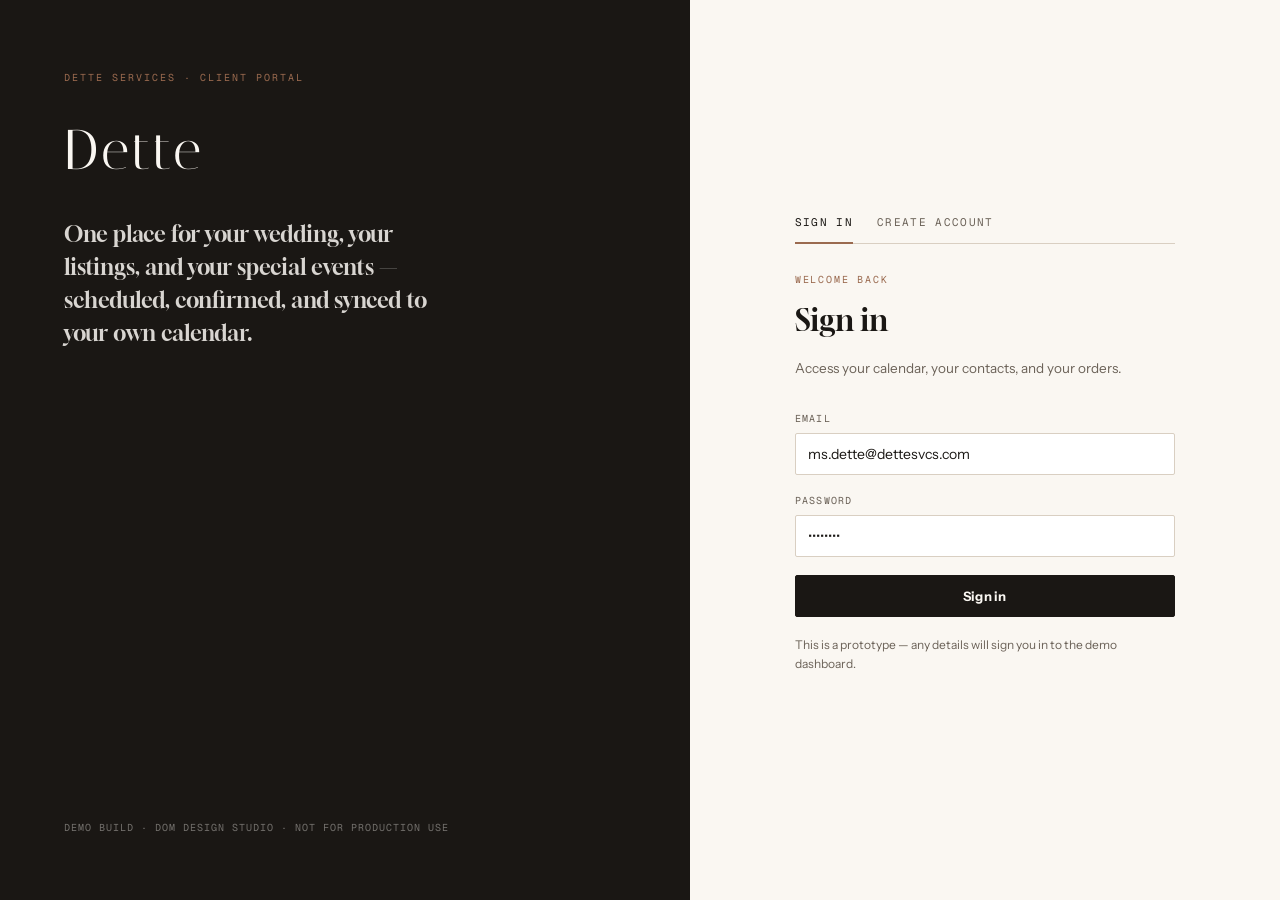
==== index.html @ a9f300b2 "Phase0-1" ====
<!DOCTYPE html>
<html lang="en">
<head>
<meta charset="UTF-8">
<meta name="viewport" content="width=device-width, initial-scale=1.0">
<title>Dette Services — Client Portal</title>
<link rel="stylesheet" href="css/style.css">
</head>
<body>

<div class="auth-page">

  <aside class="auth-aside">
    <div>
      <span class="eyebrow">Dette Services · Client Portal</span>
      <div class="wordmark">Dette</div>
      <p class="tagline">
        One place for your wedding, your listings, and your special events —
        scheduled, confirmed, and synced to your own calendar.
      </p>
    </div>
    <div class="foot">Demo build · Dom Design Studio · Not for production use</div>
  </aside>

  <main class="auth-main">
    <div class="auth-form">

      <div class="auth-toggle">
        <a href="#" class="active" id="tab-login">Sign in</a>
        <a href="#" id="tab-register">Create account</a>
      </div>

      <!-- LOGIN -->
      <div id="form-login">
        <span class="eyebrow">Welcome back</span>
        <h1>Sign in</h1>
        <p class="sub">Access your calendar, your contacts, and your orders.</p>

        <form onsubmit="return false;">
          <label for="login-email">Email</label>
          <input type="email" id="login-email" placeholder="you@email.com" value="ms.dette@dettesvcs.com">

          <label for="login-pass">Password</label>
          <input type="password" id="login-pass" placeholder="••••••••" value="••••••••">

          <button class="btn" style="width:100%" onclick="window.location.href='dashboard.html'">
            Sign in
          </button>
        </form>

        <p class="small muted" style="margin-top:18px;">
          This is a prototype — any details will sign you in to the demo dashboard.
        </p>
      </div>

      <!-- REGISTER (hidden by default) -->
      <div id="form-register" style="display:none;">
        <span class="eyebrow">New here</span>
        <h1>Create your account</h1>
        <p class="sub">Verification keeps the calendar private to people you've invited.</p>

        <form onsubmit="return false;">
          <div class="field-row">
            <div>
              <label for="reg-first">First name</label>
              <input type="text" id="reg-first" placeholder="First name">
            </div>
            <div>
              <label for="reg-last">Last name</label>
              <input type="text" id="reg-last" placeholder="Last name">
            </div>
          </div>

          <label for="reg-email">Email</label>
          <input type="email" id="reg-email" placeholder="you@email.com">

          <label for="reg-role">I'm joining as</label>
          <select id="reg-role">
            <option>Wedding client</option>
            <option>Real estate client</option>
            <option>Special event client</option>
            <option>Vendor / partner</option>
          </select>

          <button class="btn" style="width:100%" onclick="window.location.href='dashboard.html'">
            Create account
          </button>
        </form>

        <p class="small muted" style="margin-top:18px;">
          A verification step would sit here in the live build — kept open for the demo.
        </p>
      </div>

    </div>
  </main>

</div>

<script src="js/app.js"></script>
<script>
  document.getElementById('tab-login').addEventListener('click', function(e){
    e.preventDefault();
    this.classList.add('active');
    document.getElementById('tab-register').classList.remove('active');
    document.getElementById('form-login').style.display = 'block';
    document.getElementById('form-register').style.display = 'none';
  });
  document.getElementById('tab-register').addEventListener('click', function(e){
    e.preventDefault();
    this.classList.add('active');
    document.getElementById('tab-login').classList.remove('active');
    document.getElementById('form-register').style.display = 'block';
    document.getElementById('form-login').style.display = 'none';
  });
</script>

</body>
</html>
---- css/style.css ----
/* ============================================================
   DETTE SERVICES — PORTAL DEMO
   Brand tokens + shared layout shell
   ============================================================ */

@font-face {
  font-family: "Gloock";
  src: url("../assets/fonts/Gloock-Regular.ttf") format("truetype");
  font-weight: 400;
  font-display: swap;
}
@font-face {
  font-family: "Italiana";
  src: url("../assets/fonts/Italiana-Regular.ttf") format("truetype");
  font-weight: 400;
  font-display: swap;
}
@font-face {
  font-family: "Instrument Sans";
  src: url("../assets/fonts/InstrumentSans-Regular.ttf") format("truetype");
  font-weight: 400;
  font-display: swap;
}
@font-face {
  font-family: "Instrument Sans";
  src: url("../assets/fonts/InstrumentSans-Bold.ttf") format("truetype");
  font-weight: 700;
  font-display: swap;
}
@font-face {
  font-family: "Instrument Sans";
  src: url("../assets/fonts/InstrumentSans-Italic.ttf") format("truetype");
  font-weight: 400;
  font-style: italic;
  font-display: swap;
}
@font-face {
  font-family: "Geist Mono";
  src: url("../assets/fonts/GeistMono-Regular.ttf") format("truetype");
  font-weight: 400;
  font-display: swap;
}

:root {
  /* ---- Palette ---- */
  --ink:        #1A1714;
  --ivory:      #FAF7F2;
  --accent:     #9A6A4F;   /* warm terracotta-taupe */
  --accent-soft:#F1E9DE;   /* tint panels */
  --hairline:   #D9CFC2;
  --mute:       #6B6258;
  --paper:      #FFFFFF;
  --rose:       #F3E7E2;   /* wedding category */
  --sage:       #E8ECE3;   /* real estate category */
  --sand:       #F1E9DE;   /* special event category */

  /* ---- Type ---- */
  --font-display: "Gloock", Georgia, serif;
  --font-accent:  "Italiana", Georgia, serif;
  --font-body:    "Instrument Sans", -apple-system, sans-serif;
  --font-mono:    "Geist Mono", "Courier New", monospace;

  /* ---- Spacing / layout ---- */
  --sidebar-w: 248px;
  --radius: 2px;
  --gap: 24px;
}

* { box-sizing: border-box; }

html, body {
  margin: 0;
  padding: 0;
  background: var(--ivory);
  color: var(--ink);
  font-family: var(--font-body);
  font-size: 15px;
  line-height: 1.6;
  -webkit-font-smoothing: antialiased;
}

a { color: inherit; text-decoration: none; }

/* ============================================================
   APP SHELL
   ============================================================ */

.app {
  display: flex;
  min-height: 100vh;
}

/* ---- Sidebar ---- */

.sidebar {
  width: var(--sidebar-w);
  flex-shrink: 0;
  background: var(--ink);
  color: var(--ivory);
  display: flex;
  flex-direction: column;
  padding: 32px 28px;
  position: sticky;
  top: 0;
  height: 100vh;
}

.sidebar__brand {
  margin-bottom: 48px;
}

.sidebar__brand .eyebrow {
  font-family: var(--font-mono);
  font-size: 10px;
  letter-spacing: 0.18em;
  color: var(--accent);
  text-transform: uppercase;
  display: block;
  margin-bottom: 6px;
}

.sidebar__brand .wordmark {
  font-family: var(--font-accent);
  font-size: 28px;
  letter-spacing: 0.04em;
  color: var(--ivory);
}

.sidebar__nav {
  display: flex;
  flex-direction: column;
  gap: 4px;
  flex: 1;
}

.sidebar__nav a {
  display: flex;
  align-items: baseline;
  gap: 14px;
  padding: 11px 10px;
  border-radius: var(--radius);
  color: rgba(250,247,242,0.62);
  font-size: 14px;
  letter-spacing: 0.01em;
  transition: background 0.15s ease, color 0.15s ease;
}

.sidebar__nav a .num {
  font-family: var(--font-mono);
  font-size: 11px;
  color: var(--accent);
  min-width: 18px;
}

.sidebar__nav a:hover {
  background: rgba(250,247,242,0.06);
  color: var(--ivory);
}

.sidebar__nav a.active {
  background: rgba(154,106,79,0.22);
  color: var(--ivory);
}

.sidebar__nav a.active .num {
  color: var(--ivory);
}

.sidebar__foot {
  font-family: var(--font-mono);
  font-size: 10px;
  letter-spacing: 0.08em;
  color: rgba(250,247,242,0.35);
  border-top: 1px solid rgba(250,247,242,0.12);
  padding-top: 16px;
  margin-top: 24px;
  text-transform: uppercase;
}

/* ---- Main panel ---- */

.main {
  flex: 1;
  padding: 40px 56px 80px;
  max-width: 1100px;
}

.topbar {
  display: flex;
  justify-content: space-between;
  align-items: flex-end;
  margin-bottom: 36px;
  padding-bottom: 24px;
  border-bottom: 1px solid var(--hairline);
}

.topbar__title .eyebrow {
  font-family: var(--font-mono);
  font-size: 10px;
  letter-spacing: 0.18em;
  color: var(--accent);
  text-transform: uppercase;
  display: block;
  margin-bottom: 6px;
}

.topbar__title h1 {
  font-family: var(--font-display);
  font-size: 32px;
  font-weight: 400;
  margin: 0;
  letter-spacing: 0.01em;
}

.topbar__meta {
  font-family: var(--font-mono);
  font-size: 11px;
  color: var(--mute);
  text-align: right;
  line-height: 1.8;
}

.topbar__meta strong {
  color: var(--ink);
  font-weight: 400;
}

/* ============================================================
   COMPONENTS
   ============================================================ */

/* ---- Cards / panels ---- */

.panel {
  background: var(--paper);
  border: 1px solid var(--hairline);
  border-radius: var(--radius);
  padding: 28px;
}

.panel + .panel { margin-top: var(--gap); }

.panel__head {
  display: flex;
  justify-content: space-between;
  align-items: baseline;
  margin-bottom: 18px;
}

.panel__head h2 {
  font-family: var(--font-display);
  font-size: 19px;
  font-weight: 400;
  margin: 0;
}

.panel__head .tag {
  font-family: var(--font-mono);
  font-size: 10px;
  letter-spacing: 0.14em;
  color: var(--mute);
  text-transform: uppercase;
}

/* ---- Grid layouts ---- */

.grid-2 {
  display: grid;
  grid-template-columns: 1.4fr 1fr;
  gap: var(--gap);
}

.grid-3 {
  display: grid;
  grid-template-columns: repeat(3, 1fr);
  gap: var(--gap);
}

@media (max-width: 920px) {
  .grid-2, .grid-3 { grid-template-columns: 1fr; }
}

/* ---- Category chips ---- */

.chip {
  display: inline-flex;
  align-items: center;
  gap: 6px;
  font-family: var(--font-mono);
  font-size: 10px;
  letter-spacing: 0.1em;
  text-transform: uppercase;
  padding: 4px 10px;
  border-radius: 999px;
  border: 1px solid var(--hairline);
}

.chip::before {
  content: "";
  width: 6px;
  height: 6px;
  border-radius: 50%;
  background: currentColor;
}

.chip--wedding   { background: var(--rose);  color: #A8694F; border-color: transparent; }
.chip--realestate{ background: var(--sage);  color: #5E7A4A; border-color: transparent; }
.chip--special   { background: var(--sand);  color: var(--accent); border-color: transparent; }

/* ---- Buttons ---- */

.btn {
  display: inline-flex;
  align-items: center;
  justify-content: center;
  gap: 8px;
  font-family: var(--font-body);
  font-size: 13px;
  font-weight: 700;
  letter-spacing: 0.02em;
  padding: 12px 22px;
  border-radius: var(--radius);
  border: 1px solid var(--ink);
  background: var(--ink);
  color: var(--ivory);
  cursor: pointer;
  transition: opacity 0.15s ease, transform 0.05s ease;
}

.btn:hover { opacity: 0.85; }
.btn:active { transform: translateY(1px); }

.btn--ghost {
  background: transparent;
  color: var(--ink);
  border: 1px solid var(--hairline);
}

.btn--ghost:hover {
  border-color: var(--ink);
  opacity: 1;
}

.btn--accent {
  background: var(--accent);
  border-color: var(--accent);
}

/* ---- Forms ---- */

label {
  display: block;
  font-family: var(--font-mono);
  font-size: 10px;
  letter-spacing: 0.12em;
  text-transform: uppercase;
  color: var(--mute);
  margin-bottom: 6px;
}

input[type="text"],
input[type="email"],
input[type="password"],
input[type="date"],
input[type="time"],
select,
textarea {
  width: 100%;
  font-family: var(--font-body);
  font-size: 14px;
  padding: 11px 12px;
  border: 1px solid var(--hairline);
  border-radius: var(--radius);
  background: var(--paper);
  color: var(--ink);
  margin-bottom: 18px;
}

input:focus, select:focus, textarea:focus {
  outline: 2px solid var(--accent);
  outline-offset: 1px;
  border-color: var(--accent);
}

.field-row {
  display: grid;
  grid-template-columns: 1fr 1fr;
  gap: 16px;
}

@media (max-width: 600px) {
  .field-row { grid-template-columns: 1fr; }
}

/* ---- Hairline / divider ---- */

.hr {
  border: none;
  border-top: 1px solid var(--hairline);
  margin: 24px 0;
}

/* ---- Calendar mini grid ---- */

.cal-grid {
  display: grid;
  grid-template-columns: repeat(7, 1fr);
  gap: 6px;
}

.cal-grid .dow {
  font-family: var(--font-mono);
  font-size: 9px;
  letter-spacing: 0.1em;
  color: var(--mute);
  text-align: center;
  text-transform: uppercase;
  padding-bottom: 6px;
}

.cal-grid .day {
  aspect-ratio: 1;
  border: 1px solid var(--hairline);
  border-radius: var(--radius);
  font-family: var(--font-mono);
  font-size: 11px;
  color: var(--mute);
  padding: 6px;
  position: relative;
  background: var(--paper);
}

.cal-grid .day.empty {
  border-color: transparent;
  background: transparent;
}

.cal-grid .day .dot {
  position: absolute;
  bottom: 6px;
  right: 6px;
  width: 6px;
  height: 6px;
  border-radius: 50%;
}

.cal-grid .day.today {
  border-color: var(--accent);
  color: var(--ink);
  font-weight: 700;
}

/* ---- Event list ---- */

.event-row {
  display: flex;
  align-items: center;
  gap: 16px;
  padding: 14px 0;
  border-bottom: 1px solid var(--hairline);
}

.event-row:last-child { border-bottom: none; }

.event-row__date {
  font-family: var(--font-display);
  font-size: 22px;
  width: 52px;
  text-align: center;
  flex-shrink: 0;
  color: var(--accent);
}

.event-row__date span {
  display: block;
  font-family: var(--font-mono);
  font-size: 9px;
  letter-spacing: 0.1em;
  color: var(--mute);
  margin-top: 2px;
}

.event-row__body { flex: 1; }

.event-row__body h3 {
  font-family: var(--font-body);
  font-size: 14px;
  font-weight: 700;
  margin: 0 0 4px;
}

.event-row__body p {
  margin: 0;
  font-size: 12.5px;
  color: var(--mute);
}

/* ---- Sync indicator ---- */

.sync-badge {
  display: inline-flex;
  align-items: center;
  gap: 6px;
  font-family: var(--font-mono);
  font-size: 10px;
  letter-spacing: 0.1em;
  text-transform: uppercase;
  color: #5E7A4A;
}

.sync-badge::before {
  content: "●";
  font-size: 8px;
}

/* ---- Toast (mock confirmation) ---- */

.toast {
  position: fixed;
  bottom: 28px;
  right: 28px;
  background: var(--ink);
  color: var(--ivory);
  padding: 16px 22px;
  border-radius: var(--radius);
  font-size: 13px;
  display: flex;
  align-items: center;
  gap: 12px;
  box-shadow: 0 8px 24px rgba(0,0,0,0.18);
  transform: translateY(120%);
  opacity: 0;
  transition: transform 0.35s ease, opacity 0.35s ease;
  z-index: 100;
  max-width: 340px;
}

.toast.show {
  transform: translateY(0);
  opacity: 1;
}

.toast .dot {
  width: 8px;
  height: 8px;
  border-radius: 50%;
  background: var(--accent);
  flex-shrink: 0;
}

/* ---- Address book ---- */

.contact-card {
  border: 1px solid var(--hairline);
  border-radius: var(--radius);
  padding: 18px;
  background: var(--paper);
}

.contact-card .role {
  font-family: var(--font-mono);
  font-size: 9px;
  letter-spacing: 0.14em;
  text-transform: uppercase;
  color: var(--accent);
  display: block;
  margin-bottom: 6px;
}

.contact-card h3 {
  font-family: var(--font-body);
  font-size: 15px;
  font-weight: 700;
  margin: 0 0 4px;
}

.contact-card p {
  margin: 2px 0;
  font-size: 13px;
  color: var(--mute);
}

.contact-card.editable {
  border-style: dashed;
}

/* ---- Product / merch cards ---- */

.product-card {
  border: 1px solid var(--hairline);
  border-radius: var(--radius);
  background: var(--paper);
  overflow: hidden;
}

.product-card__media {
  aspect-ratio: 4/3;
  background: var(--accent-soft);
  display: flex;
  align-items: center;
  justify-content: center;
  font-family: var(--font-accent);
  font-size: 15px;
  color: var(--accent);
  letter-spacing: 0.05em;
}

.product-card__body { padding: 16px; }

.product-card__body h3 {
  font-family: var(--font-body);
  font-size: 14px;
  font-weight: 700;
  margin: 0 0 4px;
}

.product-card__body p {
  margin: 0 0 12px;
  font-size: 12.5px;
  color: var(--mute);
}

.product-card__price {
  font-family: var(--font-mono);
  font-size: 13px;
  color: var(--ink);
}

/* ---- Auth (login/register) page ---- */

.auth-page {
  min-height: 100vh;
  display: flex;
}

.auth-aside {
  flex: 1.1;
  background: var(--ink);
  color: var(--ivory);
  padding: 64px;
  display: flex;
  flex-direction: column;
  justify-content: space-between;
  position: relative;
  overflow: hidden;
}

.auth-aside .eyebrow {
  font-family: var(--font-mono);
  font-size: 10px;
  letter-spacing: 0.2em;
  color: var(--accent);
  text-transform: uppercase;
}

.auth-aside .wordmark {
  font-family: var(--font-accent);
  font-size: 56px;
  letter-spacing: 0.05em;
  margin: 18px 0;
}

.auth-aside .tagline {
  font-family: var(--font-display);
  font-size: 22px;
  font-weight: 400;
  line-height: 1.5;
  max-width: 380px;
  color: rgba(250,247,242,0.85);
}

.auth-aside .foot {
  font-family: var(--font-mono);
  font-size: 10px;
  letter-spacing: 0.1em;
  color: rgba(250,247,242,0.4);
  text-transform: uppercase;
}

.auth-main {
  flex: 1;
  display: flex;
  align-items: center;
  justify-content: center;
  padding: 40px;
}

.auth-form {
  width: 100%;
  max-width: 380px;
}

.auth-form .eyebrow {
  font-family: var(--font-mono);
  font-size: 10px;
  letter-spacing: 0.18em;
  color: var(--accent);
  text-transform: uppercase;
  display: block;
  margin-bottom: 8px;
}

.auth-form h1 {
  font-family: var(--font-display);
  font-size: 30px;
  font-weight: 400;
  margin: 0 0 8px;
}

.auth-form .sub {
  color: var(--mute);
  font-size: 13.5px;
  margin-bottom: 32px;
}

.auth-toggle {
  display: flex;
  gap: 24px;
  margin-bottom: 28px;
  border-bottom: 1px solid var(--hairline);
}

.auth-toggle a {
  font-family: var(--font-mono);
  font-size: 11px;
  letter-spacing: 0.12em;
  text-transform: uppercase;
  padding-bottom: 10px;
  color: var(--mute);
  border-bottom: 2px solid transparent;
  margin-bottom: -1px;
}

.auth-toggle a.active {
  color: var(--ink);
  border-bottom-color: var(--accent);
}

@media (max-width: 880px) {
  .auth-aside { display: none; }
}

/* ---- Utility ---- */

.muted { color: var(--mute); }
.small { font-size: 12px; }
.mt-0 { margin-top: 0; }
.mb-0 { margin-bottom: 0; }
.flex-between {
  display: flex;
  justify-content: space-between;
  align-items: center;
}
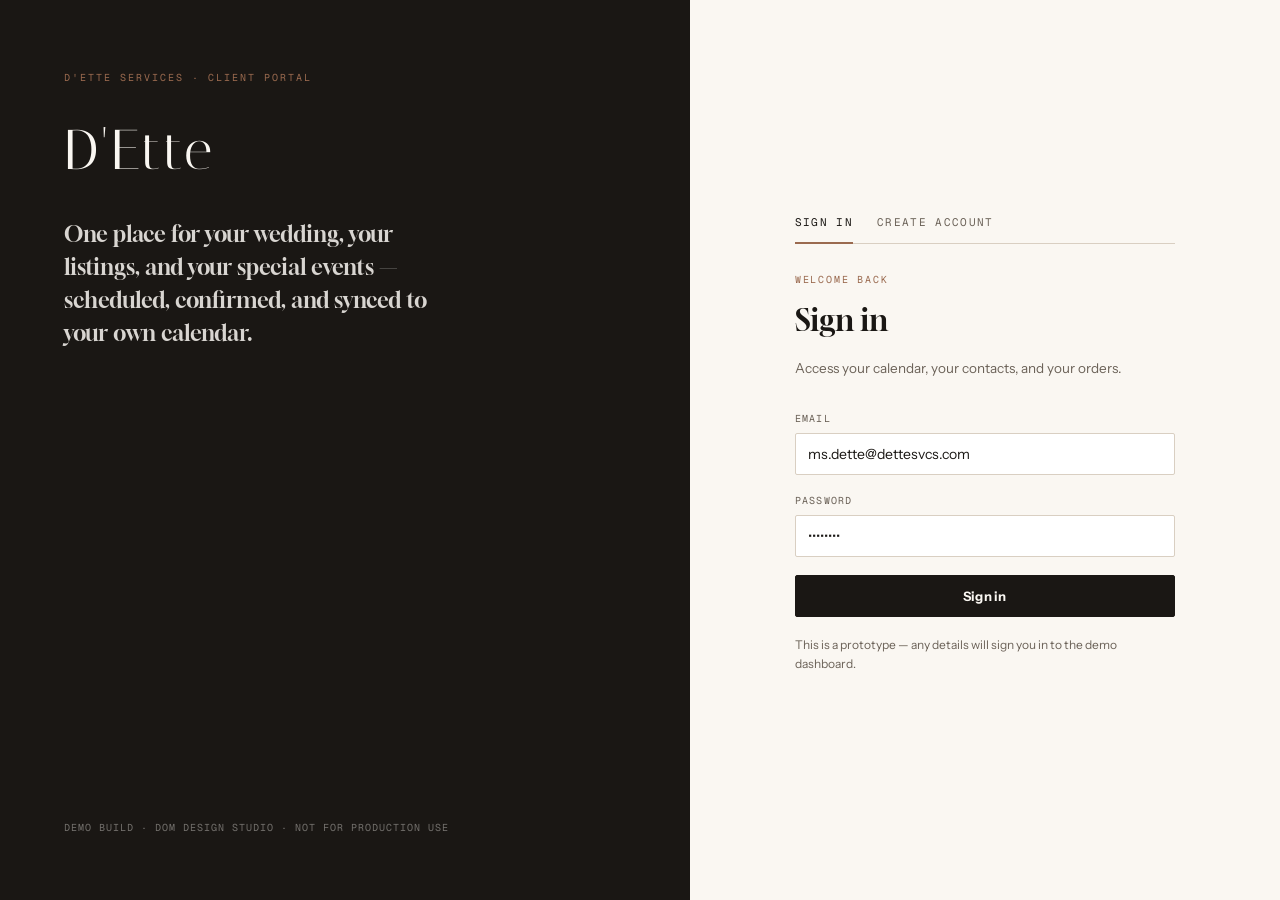
==== commit 119db1b6: "Add files via upload" ====
--- a/index.html
+++ b/index.html
@@ -3,7 +3,7 @@
 <head>
 <meta charset="UTF-8">
 <meta name="viewport" content="width=device-width, initial-scale=1.0">
-<title>Dette Services — Client Portal</title>
+<title>D'Ette Services — Client Portal</title>
 <link rel="stylesheet" href="css/style.css">
 </head>
 <body>
@@ -12,8 +12,8 @@
 
   <aside class="auth-aside">
     <div>
-      <span class="eyebrow">Dette Services · Client Portal</span>
-      <div class="wordmark">Dette</div>
+      <span class="eyebrow">D'Ette Services · Client Portal</span>
+      <div class="wordmark">D'Ette</div>
       <p class="tagline">
         One place for your wedding, your listings, and your special events —
         scheduled, confirmed, and synced to your own calendar.
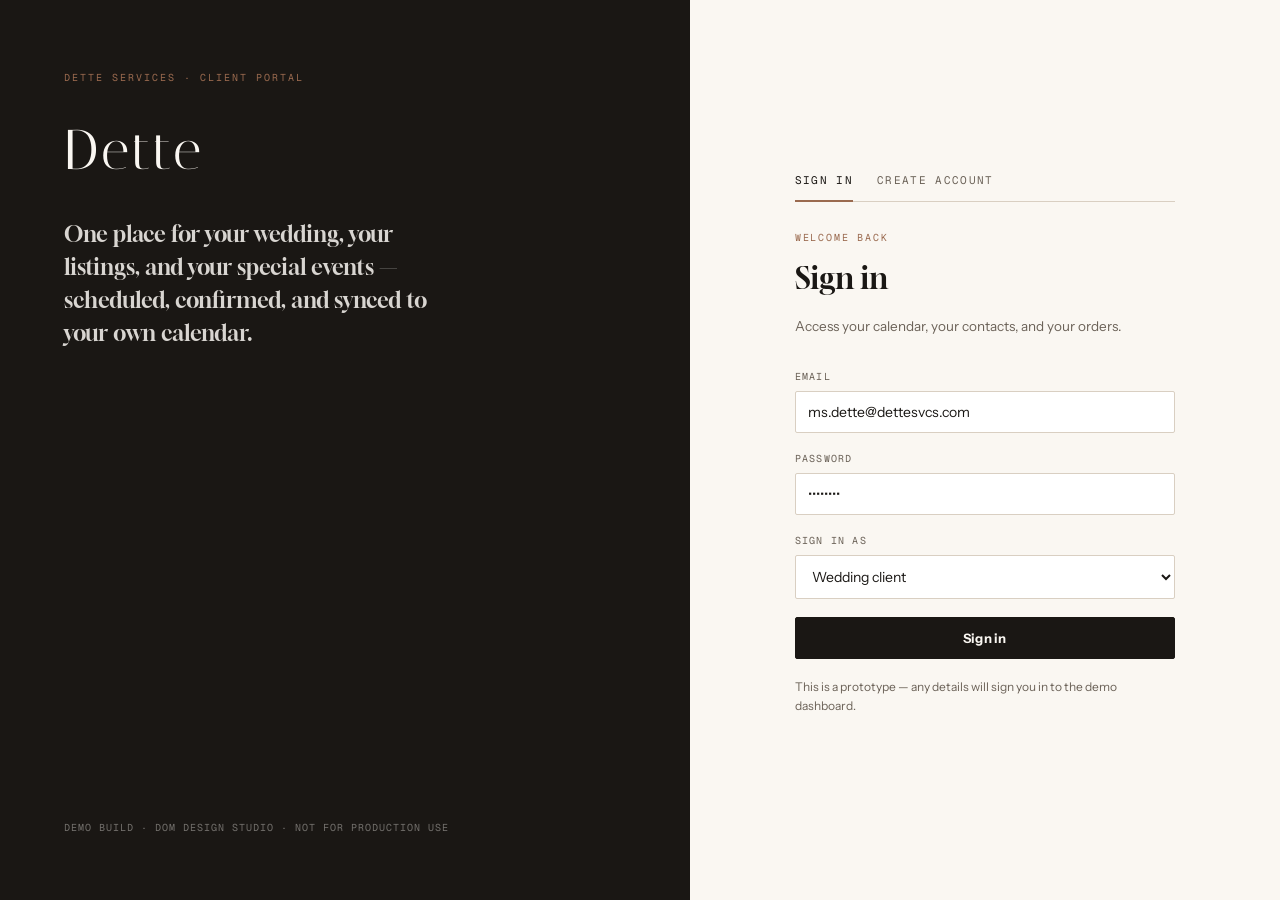
==== commit 95a95783: "Add Wedding Portal under wedding/ and wire role-aware login routing - Add wedding/dashboard.html, ad" ====
--- a/index.html
+++ b/index.html
@@ -3,7 +3,7 @@
 <head>
 <meta charset="UTF-8">
 <meta name="viewport" content="width=device-width, initial-scale=1.0">
-<title>D'Ette Services — Client Portal</title>
+<title>Dette Services — Client Portal</title>
 <link rel="stylesheet" href="css/style.css">
 </head>
 <body>
@@ -12,8 +12,8 @@
 
   <aside class="auth-aside">
     <div>
-      <span class="eyebrow">D'Ette Services · Client Portal</span>
-      <div class="wordmark">D'Ette</div>
+      <span class="eyebrow">Dette Services · Client Portal</span>
+      <div class="wordmark">Dette</div>
       <p class="tagline">
         One place for your wedding, your listings, and your special events —
         scheduled, confirmed, and synced to your own calendar.
@@ -43,7 +43,15 @@
           <label for="login-pass">Password</label>
           <input type="password" id="login-pass" placeholder="••••••••" value="••••••••">
 
-          <button class="btn" style="width:100%" onclick="window.location.href='dashboard.html'">
+          <label for="login-role">Sign in as</label>
+          <select id="login-role">
+            <option>Wedding client</option>
+            <option>Real estate client</option>
+            <option>Special event client</option>
+            <option>Vendor / partner</option>
+          </select>
+
+          <button class="btn" style="width:100%" onclick="signIn()">
             Sign in
           </button>
         </form>
@@ -82,7 +90,7 @@
             <option>Vendor / partner</option>
           </select>
 
-          <button class="btn" style="width:100%" onclick="window.location.href='dashboard.html'">
+          <button class="btn" style="width:100%" onclick="createAccount()">
             Create account
           </button>
         </form>
@@ -99,6 +107,16 @@
 
 <script src="js/app.js"></script>
 <script>
+  function portalFor(role) {
+    return role === 'Wedding client' ? 'wedding/dashboard.html' : 'dashboard.html';
+  }
+  function signIn() {
+    window.location.href = portalFor(document.getElementById('login-role').value);
+  }
+  function createAccount() {
+    window.location.href = portalFor(document.getElementById('reg-role').value);
+  }
+
   document.getElementById('tab-login').addEventListener('click', function(e){
     e.preventDefault();
     this.classList.add('active');
--- a/css/style.css
+++ b/css/style.css
@@ -740,6 +740,47 @@
   .auth-aside { display: none; }
 }
 
+/* ---- Wedding portal theme ---- */
+
+.wedding-theme .sidebar { background: #2A1A18; }
+.wedding-theme .sidebar__brand .wordmark { font-size: 22px; }
+.wedding-theme .sidebar__brand .eyebrow { color: #C49A8A; }
+.wedding-theme .sidebar__nav a .num { color: #C49A8A; }
+.wedding-theme .sidebar__nav a.active { background: rgba(168,105,79,0.25); }
+
+.wedding-badge {
+  display: inline-flex;
+  align-items: center;
+  gap: 8px;
+  font-family: var(--font-mono);
+  font-size: 10px;
+  letter-spacing: 0.14em;
+  text-transform: uppercase;
+  color: #A8694F;
+  background: var(--rose);
+  padding: 5px 12px;
+  border-radius: 999px;
+}
+
+.wedding-badge::before {
+  content: "♥";
+  font-size: 10px;
+}
+
+.tz-preview {
+  background: var(--rose);
+  border: 1px solid var(--hairline);
+  border-radius: var(--radius);
+  padding: 12px 14px;
+  font-family: var(--font-mono);
+  font-size: 11px;
+  color: var(--mute);
+  margin-bottom: 18px;
+  line-height: 1.8;
+}
+
+.tz-preview strong { color: var(--ink); }
+
 /* ---- Utility ---- */
 
 .muted { color: var(--mute); }
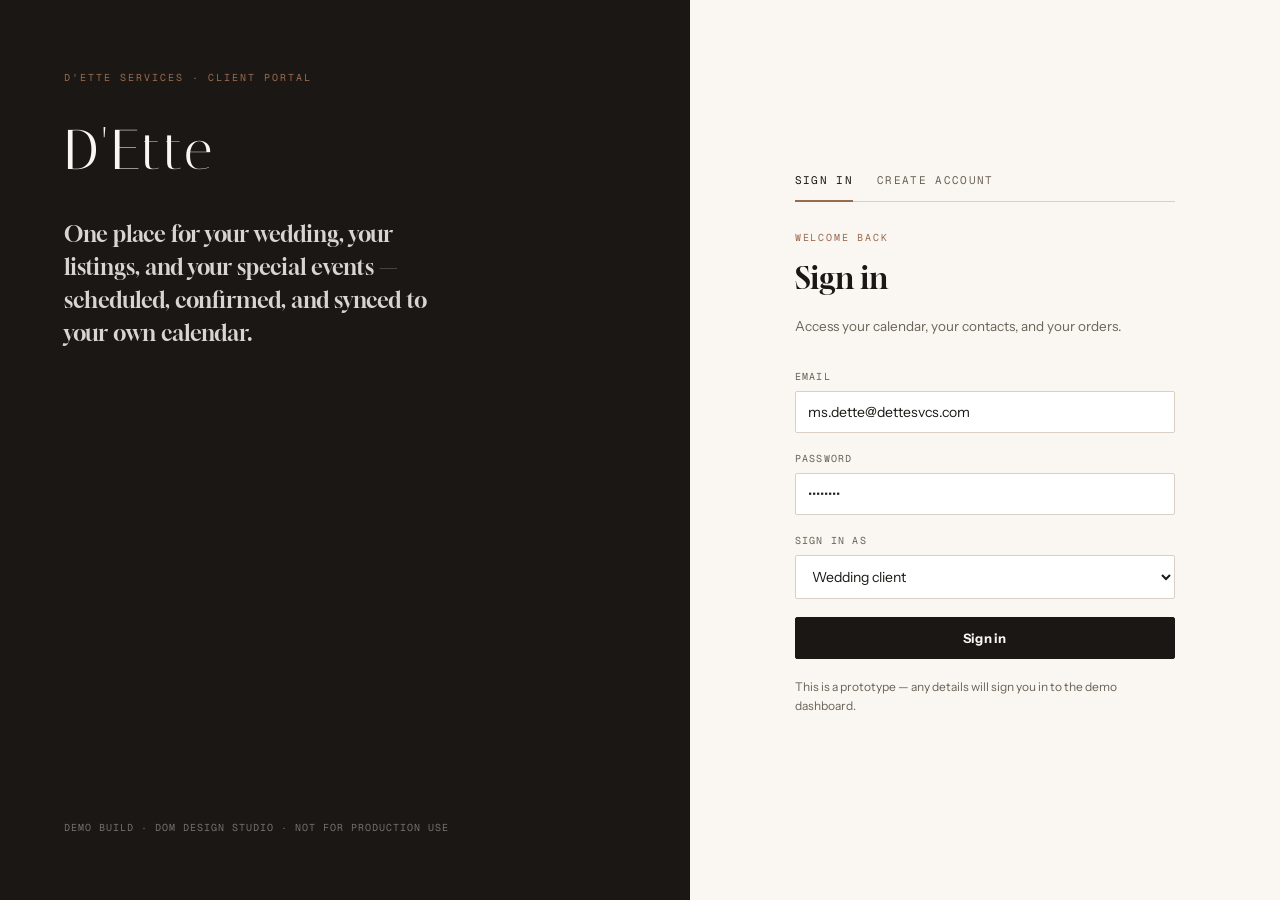
==== commit bba0e37a: "Merge Wedding Portal and CLAUDE.md corrections into main Brings in the role-aware login routing, the" ====
--- a/index.html
+++ b/index.html
@@ -3,7 +3,7 @@
 <head>
 <meta charset="UTF-8">
 <meta name="viewport" content="width=device-width, initial-scale=1.0">
-<title>Dette Services — Client Portal</title>
+<title>D'Ette Services — Client Portal</title>
 <link rel="stylesheet" href="css/style.css">
 </head>
 <body>
@@ -12,8 +12,8 @@
 
   <aside class="auth-aside">
     <div>
-      <span class="eyebrow">Dette Services · Client Portal</span>
-      <div class="wordmark">Dette</div>
+      <span class="eyebrow">D'Ette Services · Client Portal</span>
+      <div class="wordmark">D'Ette</div>
       <p class="tagline">
         One place for your wedding, your listings, and your special events —
         scheduled, confirmed, and synced to your own calendar.
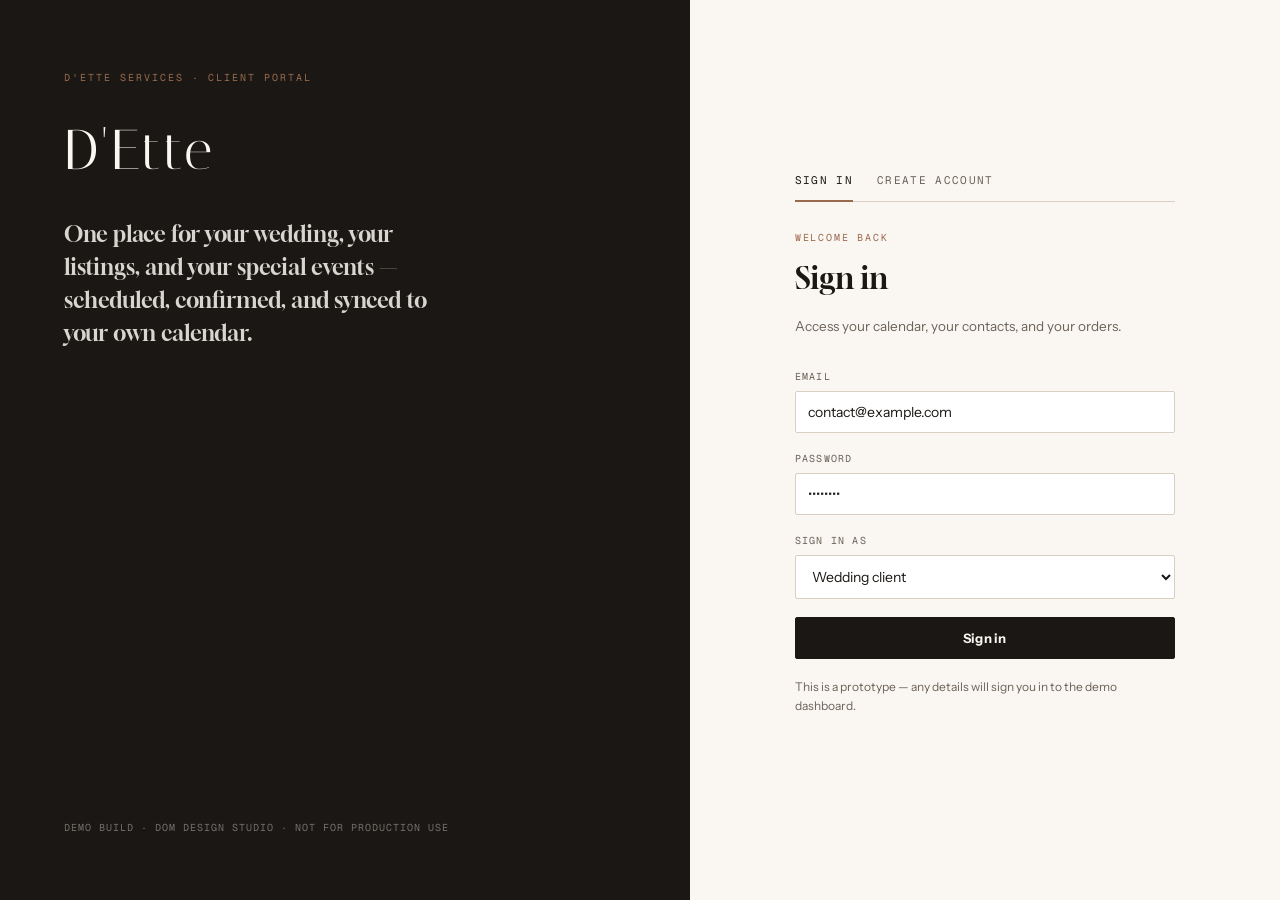
==== commit 55cfaf93: "Redact real client email and phone number Replace the client's real email (ms.dette@dettesvcs.com) a" ====
--- a/index.html
+++ b/index.html
@@ -38,7 +38,7 @@
 
         <form onsubmit="return false;">
           <label for="login-email">Email</label>
-          <input type="email" id="login-email" placeholder="you@email.com" value="ms.dette@dettesvcs.com">
+          <input type="email" id="login-email" placeholder="you@email.com" value="contact@example.com">
 
           <label for="login-pass">Password</label>
           <input type="password" id="login-pass" placeholder="••••••••" value="••••••••">
@@ -107,14 +107,11 @@
 
 <script src="js/app.js"></script>
 <script>
-  function portalFor(role) {
-    return role === 'Wedding client' ? 'wedding/dashboard.html' : 'dashboard.html';
-  }
   function signIn() {
-    window.location.href = portalFor(document.getElementById('login-role').value);
+    window.location.href = 'dashboard.html';
   }
   function createAccount() {
-    window.location.href = portalFor(document.getElementById('reg-role').value);
+    window.location.href = 'dashboard.html';
   }
 
   document.getElementById('tab-login').addEventListener('click', function(e){
